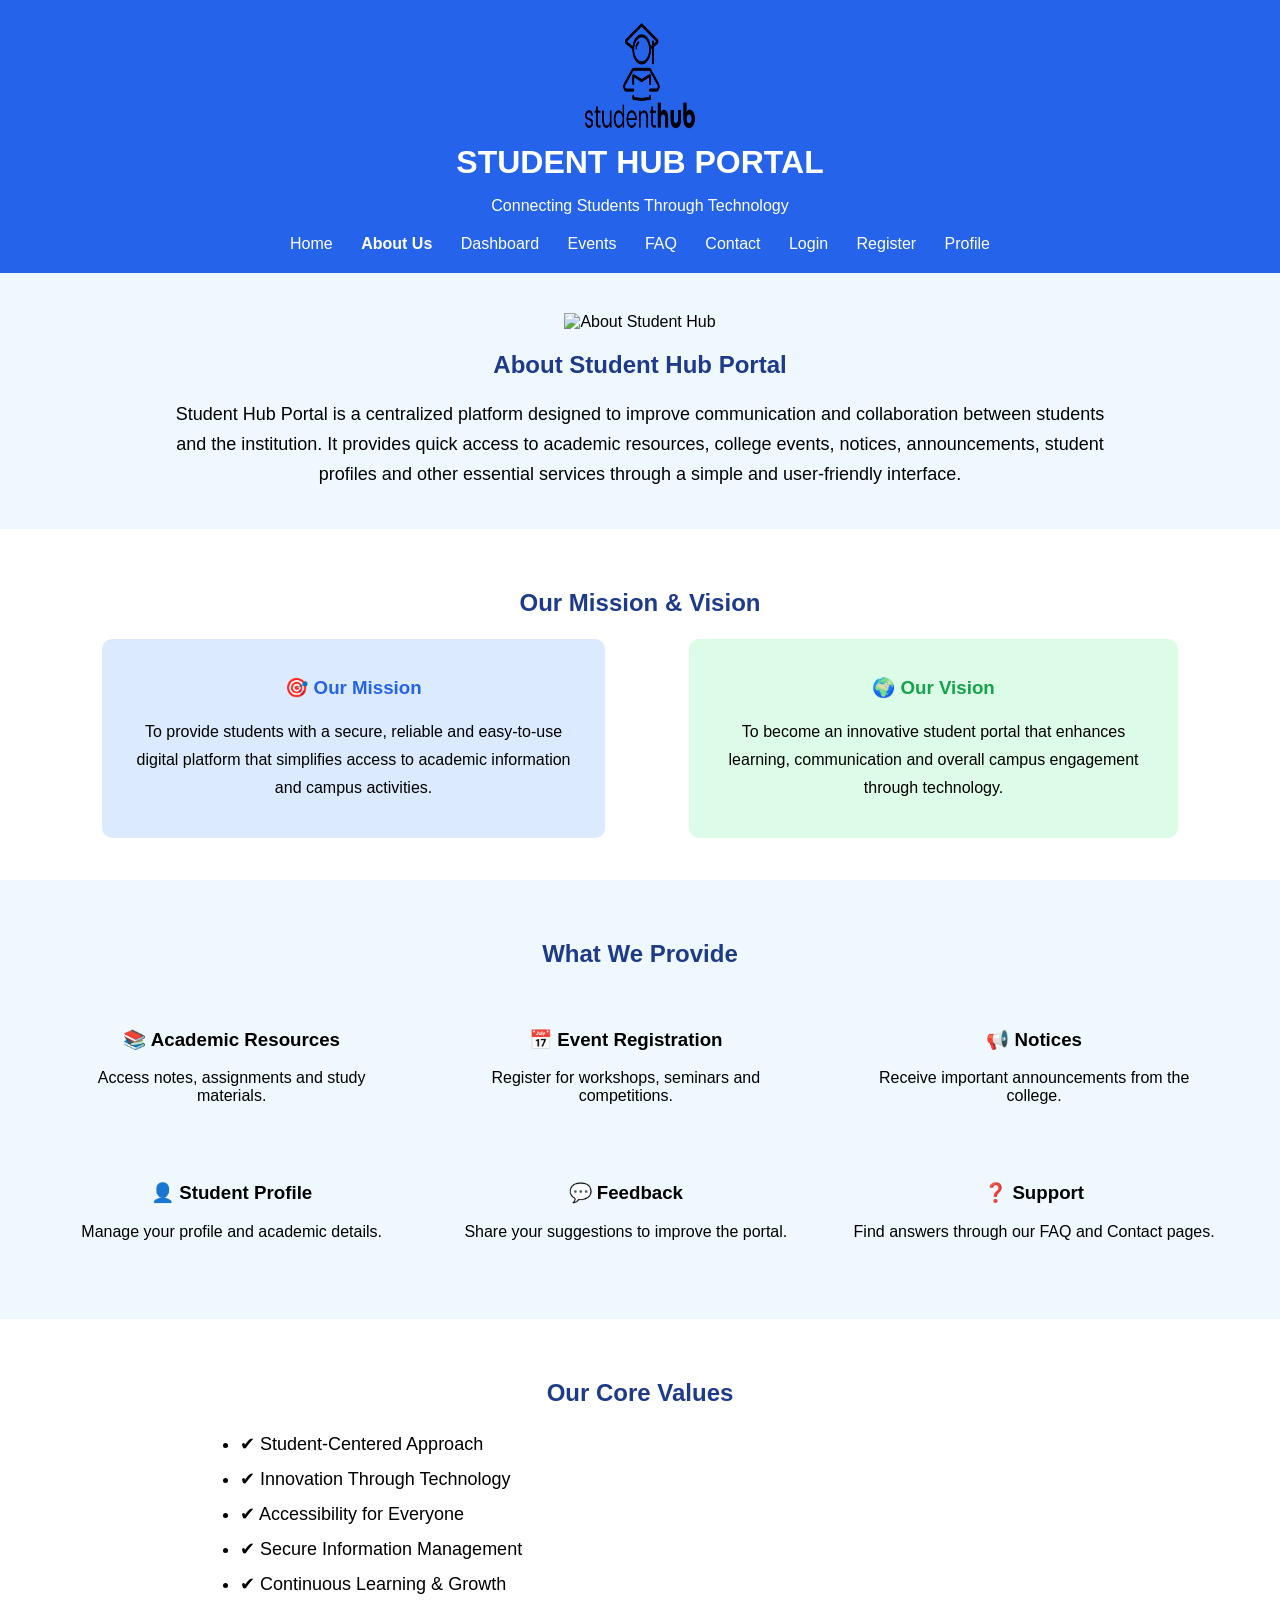
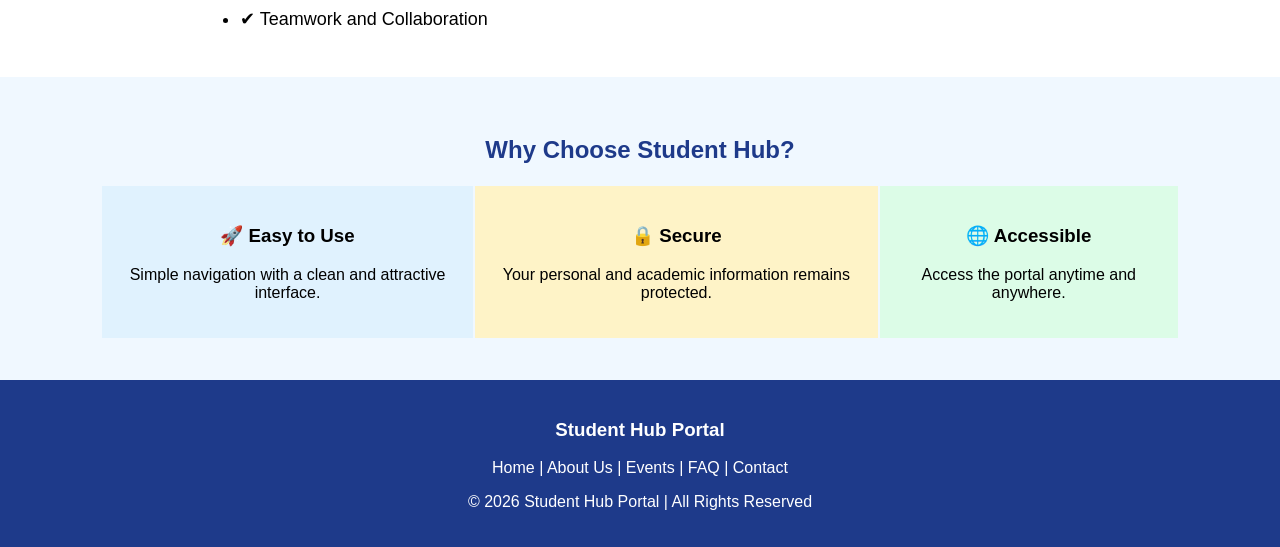
==== AboutUs.html @ 35e772a0 "Updated StudentHub website" ====
<!DOCTYPE html>
<html lang="en">

<head>
    <meta charset="UTF-8">
    <meta name="viewport" content="width=device-width, initial-scale=1.0">
    <title>Student Hub Portal | About Us</title>
</head>

<body style="margin:0; background-color:#F0F8FF; font-family:Arial, sans-serif;">

<!-- ================= HEADER ================= -->

<header style="background-color:#2563EB; color:white; text-align:center; padding:20px;">

    <img src="studenthublogo.png"
         alt="Student Hub Logo"
         width="110"
         height="110">

    <h1 style="margin:10px;">
        STUDENT HUB PORTAL
    </h1>

    <p>
        Connecting Students Through Technology
    </p>

    <nav style="margin-top:20px;">

        <a href="Home.html" style="color:white;text-decoration:none;padding:12px;">Home</a>

        <a href="AboutUs.html" style="color:white;text-decoration:none;padding:12px;"><b>About Us</b></a>

        <a href="Dashboard.html" style="color:white;text-decoration:none;padding:12px;">Dashboard</a>

        <a href="Events.html" style="color:white;text-decoration:none;padding:12px;">Events</a>

        <a href="FAQ.html" style="color:white;text-decoration:none;padding:12px;">FAQ</a>

        <a href="Contact.html" style="color:white;text-decoration:none;padding:12px;">Contact</a>

        <a href="Login.html" style="color:white;text-decoration:none;padding:12px;">Login</a>

        <a href="Register.html" style="color:white;text-decoration:none;padding:12px;">Register</a>

        <a href="Profile.html" style="color:white;text-decoration:none;padding:12px;">Profile</a>

    </nav>

</header>

<!-- ================= ABOUT US ================= -->

<section style="padding:40px; text-align:center;">

    <img src="images/about.jpg"
         alt="About Student Hub"
         width="600"
         height="300">

    <h2 style="color:#1E3A8A;">
        About Student Hub Portal
    </h2>

    <p style="font-size:18px; width:80%; margin:auto; line-height:30px;">

        Student Hub Portal is a centralized platform designed to improve communication
        and collaboration between students and the institution. It provides quick
        access to academic resources, college events, notices, announcements,
        student profiles and other essential services through a simple and
        user-friendly interface.

    </p>

</section>

<!-- ================= MISSION & VISION ================= -->

<section style="background:white; padding:40px;">

<h2 align="center" style="color:#1E3A8A;">
Our Mission & Vision
</h2>

<table width="90%" align="center" cellpadding="20">

<tr align="center">

<td style="background:#DBEAFE; border-radius:10px;">

<h3 style="color:#2563EB;">
🎯 Our Mission
</h3>

<p style="line-height:28px;">

To provide students with a secure, reliable and easy-to-use digital platform
that simplifies access to academic information and campus activities.

</p>

</td>

<td width="40"></td>

<td style="background:#DCFCE7; border-radius:10px;">

<h3 style="color:#16A34A;">
🌍 Our Vision
</h3>

<p style="line-height:28px;">

To become an innovative student portal that enhances learning, communication
and overall campus engagement through technology.

</p>

</td>

</tr>

</table>

</section>

<!-- ================= OUR SERVICES ================= -->

<section style="padding:40px;">

<h2 align="center" style="color:#1E3A8A;">
What We Provide
</h2>

<table width="100%" cellpadding="20">

<tr align="center">

<td>

<h3>📚 Academic Resources</h3>

<p>Access notes, assignments and study materials.</p>

</td>

<td>

<h3>📅 Event Registration</h3>

<p>Register for workshops, seminars and competitions.</p>

</td>

<td>

<h3>📢 Notices</h3>

<p>Receive important announcements from the college.</p>

</td>

</tr>

<tr align="center">

<td>

<h3>👤 Student Profile</h3>

<p>Manage your profile and academic details.</p>

</td>

<td>

<h3>💬 Feedback</h3>

<p>Share your suggestions to improve the portal.</p>

</td>

<td>

<h3>❓ Support</h3>

<p>Find answers through our FAQ and Contact pages.</p>

</td>

</tr>

</table>

</section>

<!-- ================= OUR VALUES ================= -->

<section style="background:white; padding:40px;">

<h2 align="center" style="color:#1E3A8A;">
Our Core Values
</h2>

<ul style="font-size:18px; line-height:35px; width:70%; margin:auto;">

<li>✔ Student-Centered Approach</li>

<li>✔ Innovation Through Technology</li>

<li>✔ Accessibility for Everyone</li>

<li>✔ Secure Information Management</li>

<li>✔ Continuous Learning & Growth</li>

<li>✔ Teamwork and Collaboration</li>

</ul>

</section>

<!-- ================= WHY CHOOSE US ================= -->

<section style="padding:40px;">

<h2 align="center" style="color:#1E3A8A;">
Why Choose Student Hub?
</h2>

<table width="90%" align="center" cellpadding="20">

<tr align="center">

<td style="background:#E0F2FE;">

<h3>🚀 Easy to Use</h3>

<p>Simple navigation with a clean and attractive interface.</p>

</td>

<td style="background:#FEF3C7;">

<h3>🔒 Secure</h3>

<p>Your personal and academic information remains protected.</p>

</td>

<td style="background:#DCFCE7;">

<h3>🌐 Accessible</h3>

<p>Access the portal anytime and anywhere.</p>

</td>

</tr>

</table>

</section>

<!-- ================= FOOTER ================= -->

<footer style="background:#1E3A8A;
color:white;
text-align:center;
padding:20px;">

<h3>
Student Hub Portal
</h3>

<p>

<a href="Home.html" style="color:white;text-decoration:none;">Home</a> |

<a href="AboutUs.html" style="color:white;text-decoration:none;">About Us</a> |

<a href="Events.html" style="color:white;text-decoration:none;">Events</a> |

<a href="FAQ.html" style="color:white;text-decoration:none;">FAQ</a> |

<a href="Contact.html" style="color:white;text-decoration:none;">Contact</a>

</p>

<p>

&copy; 2026 Student Hub Portal | All Rights Reserved

</p>

</footer>

</body>
</html>
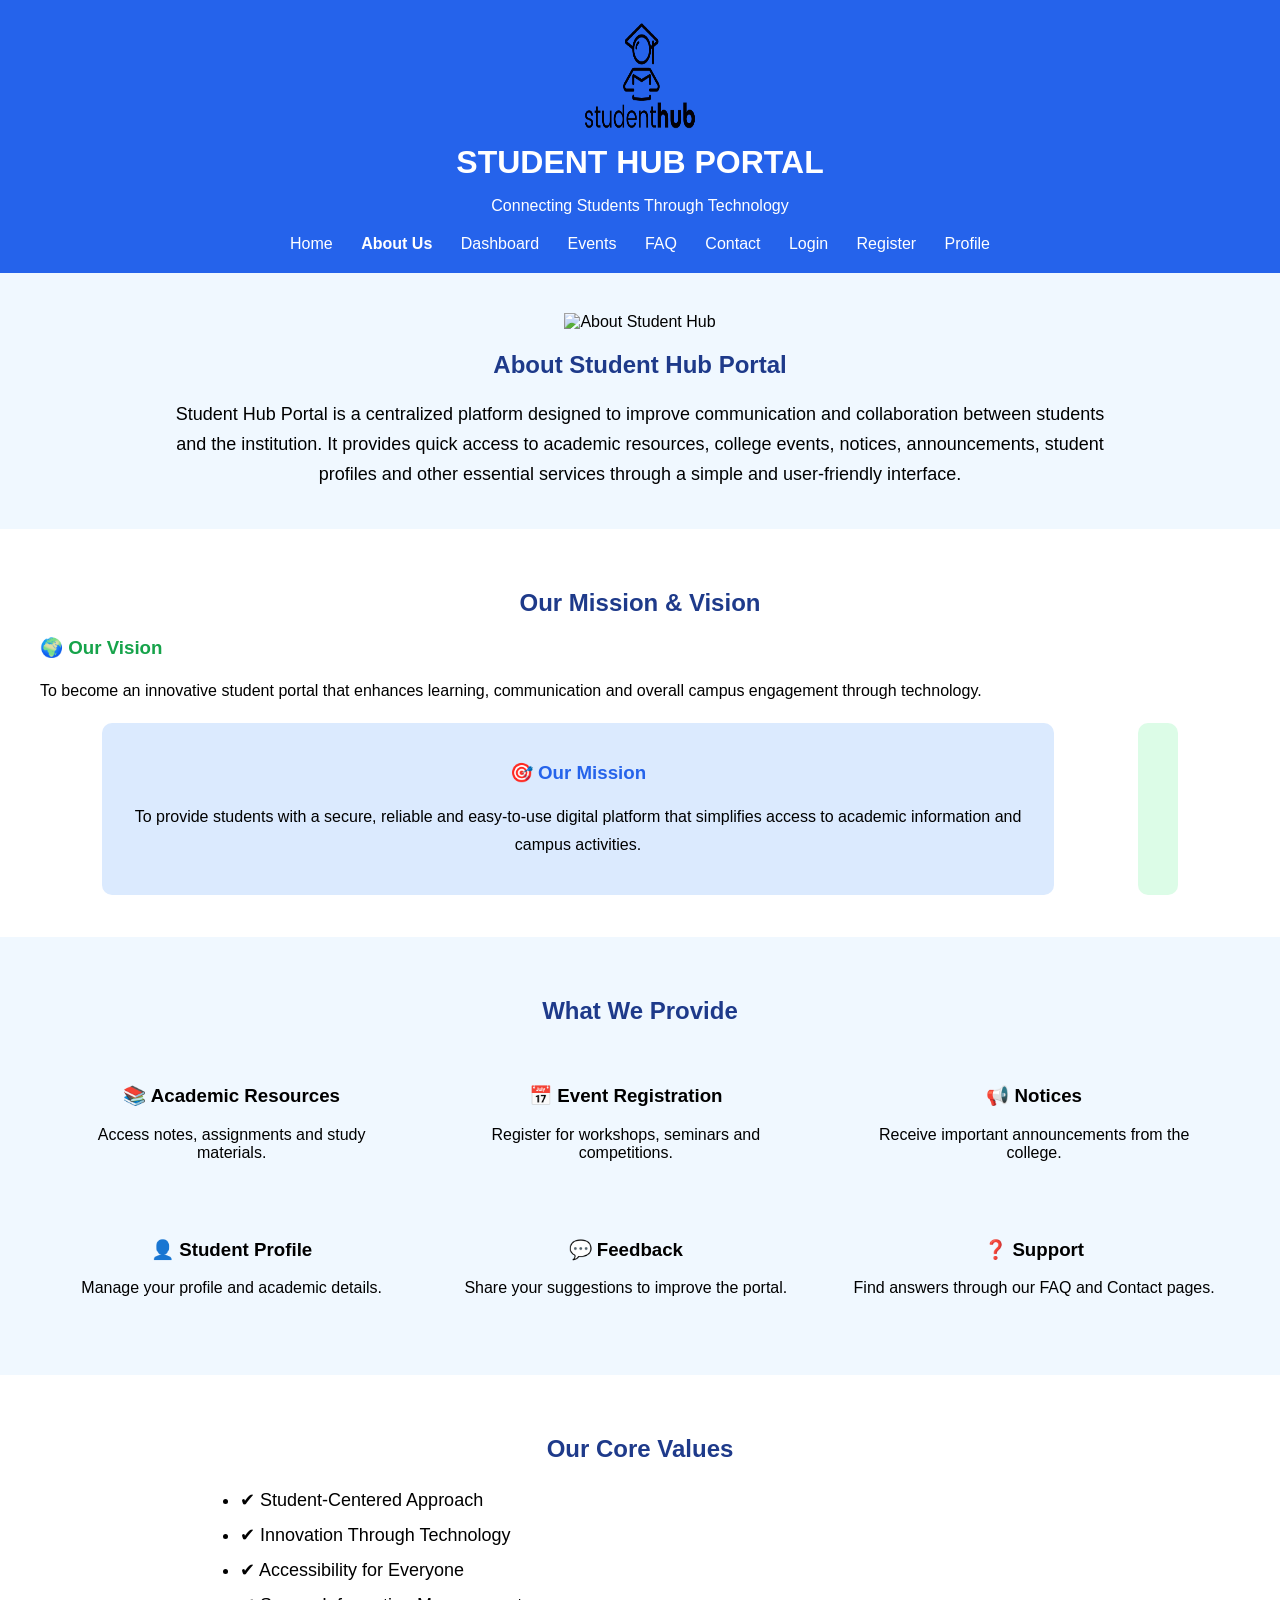
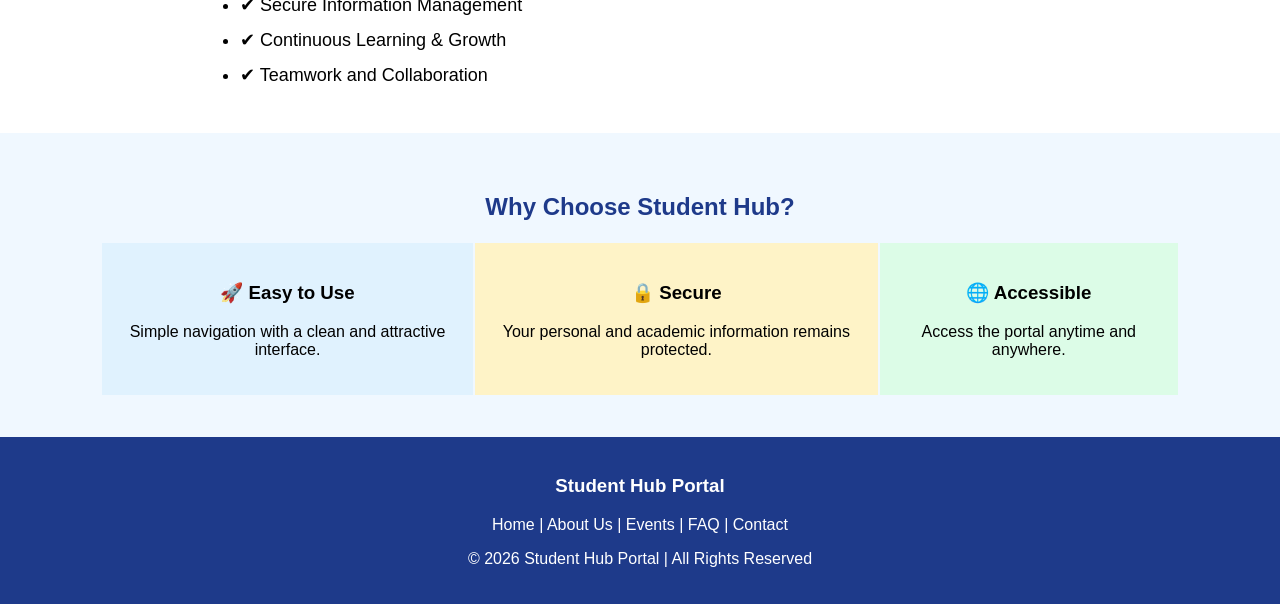
==== commit cb2e4591: "Updated StudentHub website" ====
--- a/AboutUs.html
+++ b/AboutUs.html
@@ -1,300 +1,171 @@
 <!DOCTYPE html>
 <html lang="en">
-
 <head>
     <meta charset="UTF-8">
     <meta name="viewport" content="width=device-width, initial-scale=1.0">
     <title>Student Hub Portal | About Us</title>
 </head>
-
 <body style="margin:0; background-color:#F0F8FF; font-family:Arial, sans-serif;">
-
 <!-- ================= HEADER ================= -->
-
 <header style="background-color:#2563EB; color:white; text-align:center; padding:20px;">
-
     <img src="studenthublogo.png"
          alt="Student Hub Logo"
          width="110"
          height="110">
-
     <h1 style="margin:10px;">
         STUDENT HUB PORTAL
     </h1>
-
     <p>
         Connecting Students Through Technology
     </p>
-
     <nav style="margin-top:20px;">
-
         <a href="Home.html" style="color:white;text-decoration:none;padding:12px;">Home</a>
-
         <a href="AboutUs.html" style="color:white;text-decoration:none;padding:12px;"><b>About Us</b></a>
-
         <a href="Dashboard.html" style="color:white;text-decoration:none;padding:12px;">Dashboard</a>
-
         <a href="Events.html" style="color:white;text-decoration:none;padding:12px;">Events</a>
-
         <a href="FAQ.html" style="color:white;text-decoration:none;padding:12px;">FAQ</a>
-
         <a href="Contact.html" style="color:white;text-decoration:none;padding:12px;">Contact</a>
-
         <a href="Login.html" style="color:white;text-decoration:none;padding:12px;">Login</a>
-
         <a href="Register.html" style="color:white;text-decoration:none;padding:12px;">Register</a>
-
         <a href="Profile.html" style="color:white;text-decoration:none;padding:12px;">Profile</a>
-
     </nav>
-
 </header>
-
 <!-- ================= ABOUT US ================= -->
-
 <section style="padding:40px; text-align:center;">
-
     <img src="images/about.jpg"
          alt="About Student Hub"
          width="600"
          height="300">
-
     <h2 style="color:#1E3A8A;">
         About Student Hub Portal
     </h2>
-
     <p style="font-size:18px; width:80%; margin:auto; line-height:30px;">
-
         Student Hub Portal is a centralized platform designed to improve communication
         and collaboration between students and the institution. It provides quick
         access to academic resources, college events, notices, announcements,
         student profiles and other essential services through a simple and
         user-friendly interface.
-
     </p>
-
 </section>
-
 <!-- ================= MISSION & VISION ================= -->
-
 <section style="background:white; padding:40px;">
-
 <h2 align="center" style="color:#1E3A8A;">
 Our Mission & Vision
 </h2>
-
 <table width="90%" align="center" cellpadding="20">
-
 <tr align="center">
-
 <td style="background:#DBEAFE; border-radius:10px;">
-
 <h3 style="color:#2563EB;">
 🎯 Our Mission
 </h3>
-
 <p style="line-height:28px;">
-
 To provide students with a secure, reliable and easy-to-use digital platform
 that simplifies access to academic information and campus activities.
-
 </p>
-
 </td>
-
 <td width="40"></td>
-
-<td style="background:#DCFCE7; border-radius:10px;">
-
+<td style="background:#DCFCE7; border-radius:10px;"></td>
 <h3 style="color:#16A34A;">
 🌍 Our Vision
 </h3>
-
 <p style="line-height:28px;">
-
 To become an innovative student portal that enhances learning, communication
 and overall campus engagement through technology.
-
 </p>
-
 </td>
-
 </tr>
-
 </table>
-
 </section>
-
 <!-- ================= OUR SERVICES ================= -->
-
 <section style="padding:40px;">
-
 <h2 align="center" style="color:#1E3A8A;">
 What We Provide
 </h2>
-
 <table width="100%" cellpadding="20">
-
 <tr align="center">
-
 <td>
-
 <h3>📚 Academic Resources</h3>
-
 <p>Access notes, assignments and study materials.</p>
-
 </td>
-
 <td>
-
 <h3>📅 Event Registration</h3>
-
 <p>Register for workshops, seminars and competitions.</p>
-
 </td>
-
 <td>
-
 <h3>📢 Notices</h3>
-
 <p>Receive important announcements from the college.</p>
-
 </td>
-
 </tr>
-
 <tr align="center">
-
 <td>
-
 <h3>👤 Student Profile</h3>
-
 <p>Manage your profile and academic details.</p>
-
 </td>
-
 <td>
-
 <h3>💬 Feedback</h3>
-
 <p>Share your suggestions to improve the portal.</p>
-
 </td>
-
 <td>
-
 <h3>❓ Support</h3>
-
 <p>Find answers through our FAQ and Contact pages.</p>
-
 </td>
-
 </tr>
-
 </table>
-
 </section>
-
 <!-- ================= OUR VALUES ================= -->
-
 <section style="background:white; padding:40px;">
-
 <h2 align="center" style="color:#1E3A8A;">
 Our Core Values
 </h2>
-
 <ul style="font-size:18px; line-height:35px; width:70%; margin:auto;">
-
 <li>✔ Student-Centered Approach</li>
-
 <li>✔ Innovation Through Technology</li>
-
 <li>✔ Accessibility for Everyone</li>
-
 <li>✔ Secure Information Management</li>
-
 <li>✔ Continuous Learning & Growth</li>
-
 <li>✔ Teamwork and Collaboration</li>
-
 </ul>
-
 </section>
-
 <!-- ================= WHY CHOOSE US ================= -->
-
 <section style="padding:40px;">
-
 <h2 align="center" style="color:#1E3A8A;">
 Why Choose Student Hub?
 </h2>
-
 <table width="90%" align="center" cellpadding="20">
-
 <tr align="center">
-
 <td style="background:#E0F2FE;">
-
 <h3>🚀 Easy to Use</h3>
-
 <p>Simple navigation with a clean and attractive interface.</p>
-
 </td>
-
 <td style="background:#FEF3C7;">
-
 <h3>🔒 Secure</h3>
-
 <p>Your personal and academic information remains protected.</p>
-
 </td>
-
 <td style="background:#DCFCE7;">
-
 <h3>🌐 Accessible</h3>
-
 <p>Access the portal anytime and anywhere.</p>
-
 </td>
-
 </tr>
-
 </table>
-
 </section>
-
 <!-- ================= FOOTER ================= -->
-
 <footer style="background:#1E3A8A;
 color:white;
 text-align:center;
 padding:20px;">
-
 <h3>
 Student Hub Portal
 </h3>
-
 <p>
-
 <a href="Home.html" style="color:white;text-decoration:none;">Home</a> |
-
 <a href="AboutUs.html" style="color:white;text-decoration:none;">About Us</a> |
-
 <a href="Events.html" style="color:white;text-decoration:none;">Events</a> |
-
 <a href="FAQ.html" style="color:white;text-decoration:none;">FAQ</a> |
-
 <a href="Contact.html" style="color:white;text-decoration:none;">Contact</a>
-
 </p>
-
 <p>
-
 &copy; 2026 Student Hub Portal | All Rights Reserved
-
 </p>
-
 </footer>
-
 </body>
 </html>
